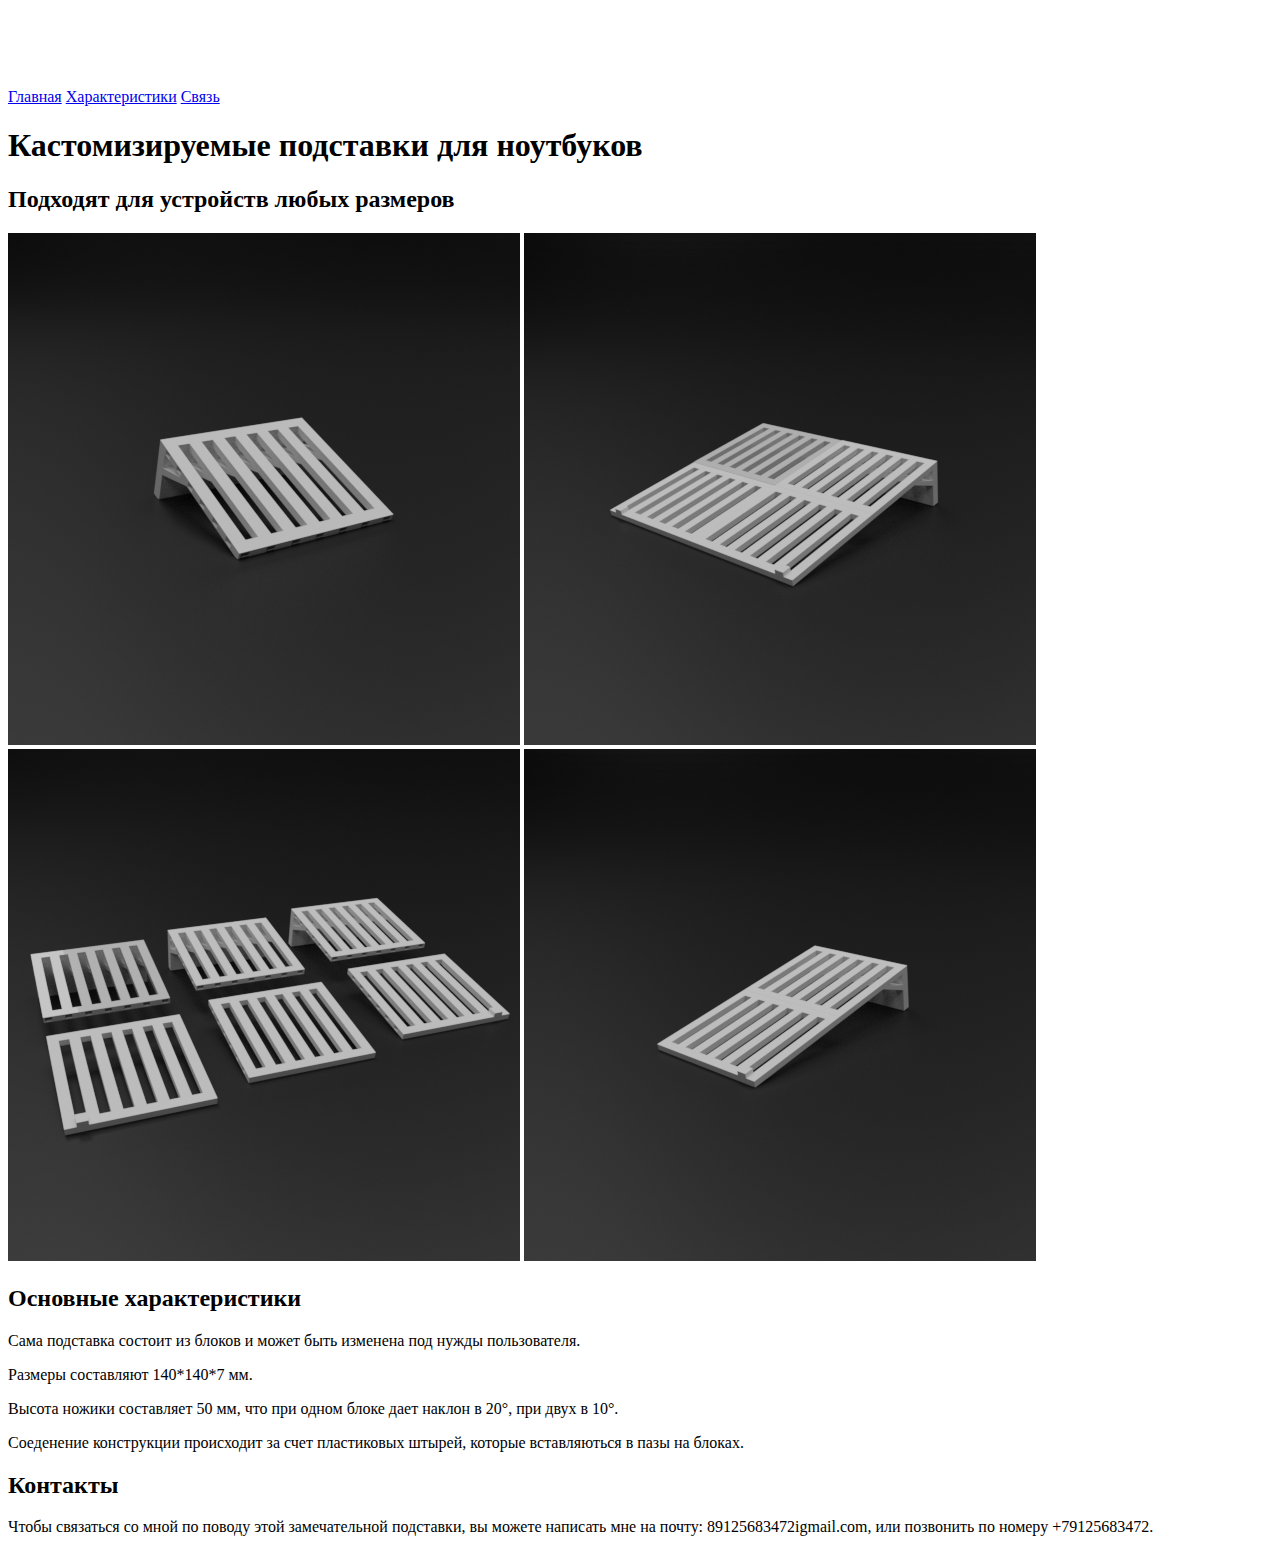
==== index.html @ eeed0047 "Add files via upload" ====
<!DOCTYPE html>
<html lang="en">
<head>
    <meta charset="UTF-8">
    <meta name="viewport" content="width=device-width, initial-scale=1.0">
    <title>Великая подставка для ноутбука</title>
    <link rel="stylesheet" href="C:\Users\student\Desktop\Иван-Сайт\style.css">
    <link rel="preconnect" href="https://fonts.googleapis.com">
    <link rel="preconnect" href="https://fonts.gstatic.com" crossorigin>
    <link href="https://fonts.googleapis.com/css2?family=Roboto:ital,wght@0,100;0,300;0,400;0,500;0,700;0,900;1,100;1,300;1,400;1,500;1,700;1,900&display=swap" rel="stylesheet">
    <link rel="stylesheet" href="https://fonts.googleapis.com/css2?family=Material+Symbols+Outlined:opsz,wght,FILL,GRAD@20..48,100..700,0..1,-50..200" />
</head>
<body>
    <header class="head">
        <div class="head-wrapper">
            <div class="head-wrapper-icon">
                    <span class="material-symbols-outlined" style="font-size: 80px; display: flex; flex-wrap: wrap; align-content: center; color: #fff;">
                        laptop_windows
                        </span>
            </div>
            <div class="head-wrapper-cont">
                <a href="#main" class="head-wrapper-a">Главная</a>
                <a href="#info" class="head-wrapper-a">Характеристики</a>
                <a href="#footer" class="head-wrapper-a head-wrapper-a1">Связь</a>
            </div>
            
            </div>
    </header>
    <section class="main" id="main">
        <div class="main-dark">
            <div class="main-wrapper">
                <h1 class="main-title">Кастомизируемые подставки для ноутбуков</h1>
                <h2 class="main-subtitle">Подходят для устройств любых размеров</h2>
            </div>
        </div>
    </section>
    <section class="info" id="info">
        <div class="info-wrapper">
            <div class="info-img">
                <img src="3.png" alt="" class="info-img-block">
                <img src="1.png" alt="" class="info-img-block">
                <img src="4.png" alt="" class="info-img-block">
                <img src="2.png" alt="" class="info-img-block">
            </div>
            <div class="info-text">
                <h2 class="info-text-title">Основные характеристики</h2>

                <p class="info-text-p">Сама подставка состоит из блоков и может быть изменена под нужды пользователя.</p>
                <div class="info-text-block"><span class="info-text-op-dot"></span><p class="info-text-op">Размеры составляют 140*140*7 мм.</p></div>
                <div class="info-text-block"><span class="info-text-op-dot"></span><p class="info-text-op">Высота ножики составляет 50 мм, что при одном блоке дает наклон в 20°, при двух в 10°.</p></div>
                <div class="info-text-block"><span class="info-text-op-dot"></span><p class="info-text-op">Соеденение конструкции происходит за счет пластиковых штырей, которые вставляються в пазы на блоках.</p></div>
            </div>
            
        </div>
    </section>
    <footer class="contact" id="footer">
        <div class="contact-wrapper">
            <h2 class="contact-title">Контакты</h2>
            <p class="contact-text">Чтобы связаться со мной по поводу этой замечательной подставки, вы можете написать мне на почту: 89125683472igmail.com, или позвонить по номеру +79125683472.</p>
        </div>
    </footer>
</body>
</html>
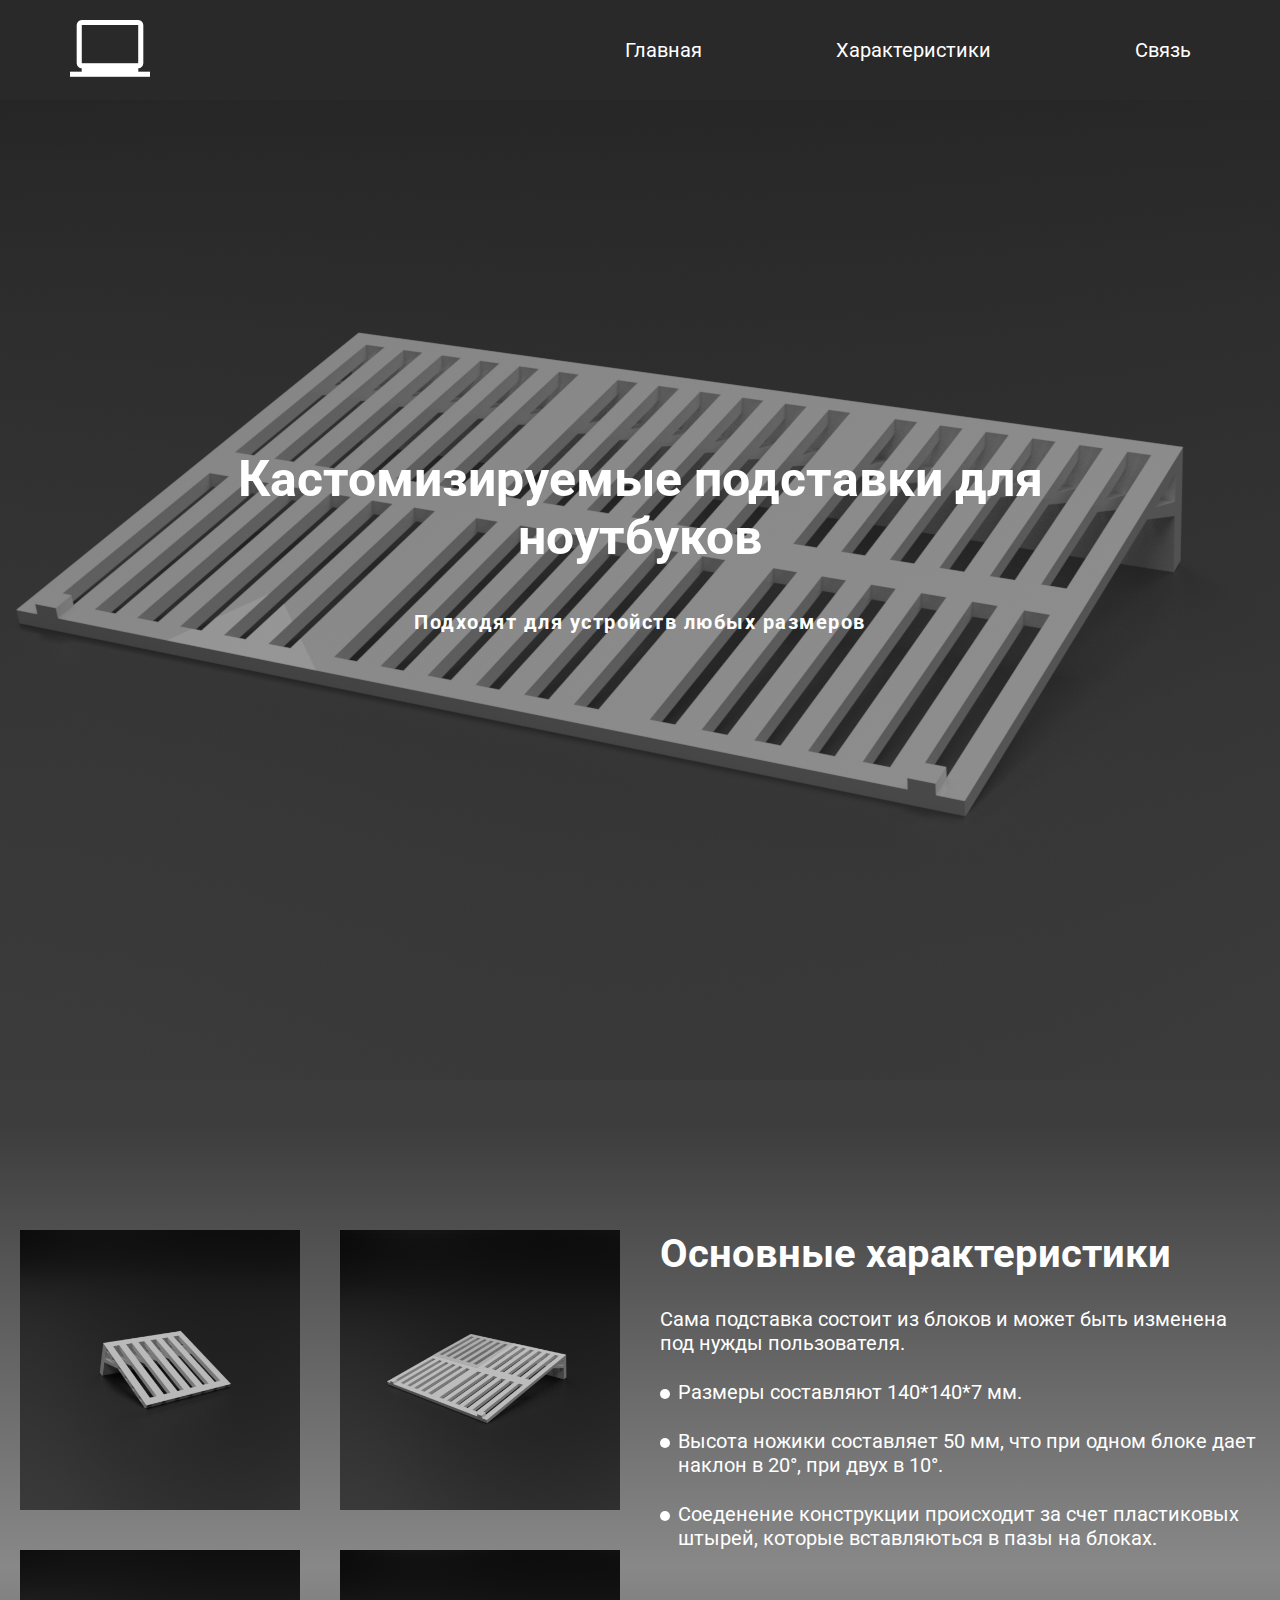
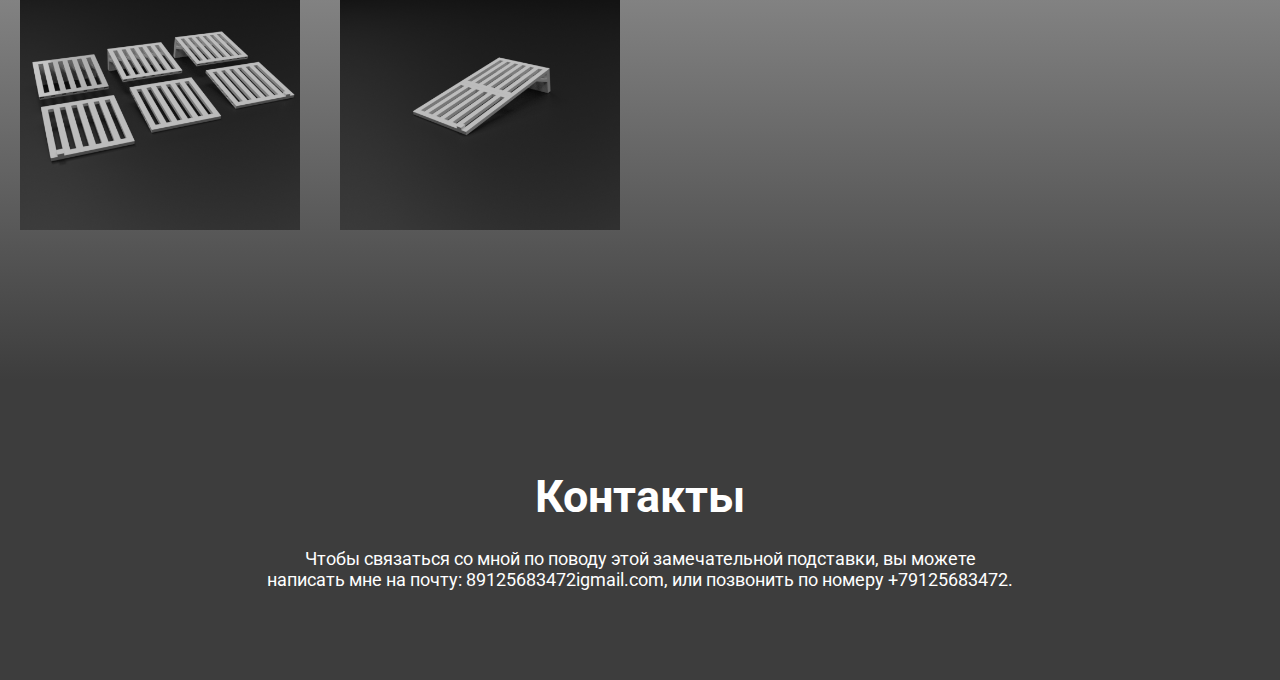
==== commit 140a459f: "Update index.html" ====
--- a/index.html
+++ b/index.html
@@ -4,7 +4,7 @@
     <meta charset="UTF-8">
     <meta name="viewport" content="width=device-width, initial-scale=1.0">
     <title>Великая подставка для ноутбука</title>
-    <link rel="stylesheet" href="C:\Users\student\Desktop\Иван-Сайт\style.css">
+    <link rel="stylesheet" href="style.css">
     <link rel="preconnect" href="https://fonts.googleapis.com">
     <link rel="preconnect" href="https://fonts.gstatic.com" crossorigin>
     <link href="https://fonts.googleapis.com/css2?family=Roboto:ital,wght@0,100;0,300;0,400;0,500;0,700;0,900;1,100;1,300;1,400;1,500;1,700;1,900&display=swap" rel="stylesheet">
@@ -60,4 +60,4 @@
         </div>
     </footer>
 </body>
-</html>+</html>
--- a/style.css
+++ b/style.css
@@ -0,0 +1,267 @@
+.material-symbols-outlined
+{
+    font-size: 30px;
+}
+body
+{
+    width: 100%;
+    height: 100%;
+    margin: 0;
+    display: block;
+    font-family: "Roboto";
+}
+h1, h2, h3
+{
+    margin: 0;
+    padding: 0;
+    font-size: 17px;
+}
+p
+{
+    margin: 0;
+}
+@import url('https://fonts.googleapis.com/css2?family=Roboto:ital,wght@0,100;0,300;0,400;0,500;0,700;0,900;1,100;1,300;1,400;1,500;1,700;1,900&display=swap');
+.head
+{
+    width: 100%;
+    height: 100px;
+    background-color: #292929;
+    position: fixed;
+}
+.head-wrapper
+{
+    height: 100px;
+    width: 94.79%;
+    display: flex;
+    justify-content: space-between;
+    margin-left: 50px;
+    margin-right: 50px;
+}
+
+.head-wrapper-cont
+{
+    width: 700px;
+    display: flex;
+    justify-content: space-between;
+    align-content: center;
+    flex-wrap: wrap;
+}
+
+.head-wrapper-a
+{
+    width: 200px;
+    color: #fff;
+    padding-top: 5px;
+    padding-bottom: 5px;
+    display: flex;
+    justify-content: center;
+    flex-wrap: wrap;
+    align-content: center;
+    text-decoration: none;
+    font-size: 20px;
+    background-color: #292929;
+    height: 85px;
+    transition: all 1s ease-in-out;
+}
+
+.head-wrapper-icon
+{
+    height: 100%;
+    width: 120px;
+    display: flex;
+    justify-content: center;
+    align-content: center;
+    flex-wrap: wrap;
+}
+
+.head-wrapper-a1
+{
+    margin-right: 0;
+}
+
+.head-wrapper-a:hover
+{
+    background-color: #fff;
+    border-radius: 15px;
+    transition: all 1s ease-in-out;
+    color: #292929;
+}
+
+.main
+{
+    width: 100%;
+    height: 1080px;
+    display: flex;
+    justify-content: center;
+    align-content: center;
+    flex-wrap: wrap;
+    background-image: url('untitled.png');
+    background-position: center;
+    background-repeat: no-repeat;
+    background-color: #292929;
+}
+
+.main-wrapper
+{
+    width: 960px;
+    height: 500px;
+    display: flex;
+    justify-content: center;
+    flex-wrap: wrap;
+    align-content: center;
+}
+
+.main-title
+{
+    width: 100%;
+    height: 25%;
+    margin-bottom: 35px;
+    display: flex;
+    justify-content: center;
+    font-size: 50px;
+    text-align: center;
+    color:white;
+
+}
+
+.main-subtitle
+{
+    width: 100%;
+    height: 20px;
+    text-align: center;
+    color:white;
+    font-size: 20px;
+    letter-spacing: 1.5px;
+}
+
+.main-dark
+{
+    width: 100%;
+    height: 1080px;
+    display: flex;
+    justify-content: center;
+    flex-wrap: wrap;
+    align-content: center;
+    background-color: rgba(73, 73, 73, 0.37);
+    background: radial-gradient(farthest-corner at 2000px 1000px, rgba(95, 95, 95, 0.37) 15%, rgba(54, 54, 54, 0.37) 100%);
+}
+
+.info
+{
+    width: 100%;
+    height: 900px;
+    display: flex;
+    justify-content: center;
+    flex-wrap: wrap;
+    align-content: center;
+    color: #fff;
+    background: rgb(41,41,41);
+    background: linear-gradient(180deg, rgb(61, 61, 61) 5%, rgba(136,136,136,1) 54%, rgba(61,61,61,1) 100%);
+}
+
+.info-wrapper
+{
+    display: flex;
+    justify-content: space-between;
+    flex-wrap: wrap;
+    align-content: center;
+    width: 1240px;
+    height: 600px;
+}
+
+.info-img
+{
+    width: 600px;
+    height: 100%;
+    display: flex;
+    justify-content: space-between;
+    align-content:space-between;
+    flex-wrap: wrap;
+    padding-right: 20px;
+}
+
+.info-img-block
+{
+    height: 280px;
+    width: 280px;
+}
+
+.info-text
+{
+    width: 600px;
+    height: 100%;
+    padding-left: 20px;
+}
+
+.info-text-op-dot
+{
+    display: block;
+    width: 10px;
+    height: 10px;
+    background-color: #fff;
+    border-radius: 50%;
+    margin-right: 8px;
+}
+
+.info-text-title
+{
+    font-size: 40px;
+    margin-bottom: 30px;
+}
+
+.info-text p
+{
+    font-size: 20px;
+    margin: 0;
+    margin-bottom: 25px;
+}
+
+.info-text-op
+{
+    display: flex;
+    align-items: baseline;
+    width: 580px;
+}
+
+.info-text-block
+{
+    display: flex;
+    align-items: baseline;
+}
+
+.contact
+{
+    width: 100%;
+    height: 300px;
+    background-color: #3d3d3d;
+    display: flex;
+    justify-content: center;
+    flex-wrap: wrap;
+    align-content: center;
+}
+
+.contact-wrapper
+{
+    width: 1220px;
+    height: 300px;
+    text-align: center;
+    display: flex;
+    justify-content: center;
+    flex-direction: column;
+    align-content: center;
+    flex-wrap: wrap;
+}
+
+.contact-title
+{
+    color: #fff;
+    font-size: 45px;
+    margin-bottom: 25px;
+}
+
+.contact-text
+{
+    width: 750px;
+    color: #fff;
+    font-size: 18px;
+}